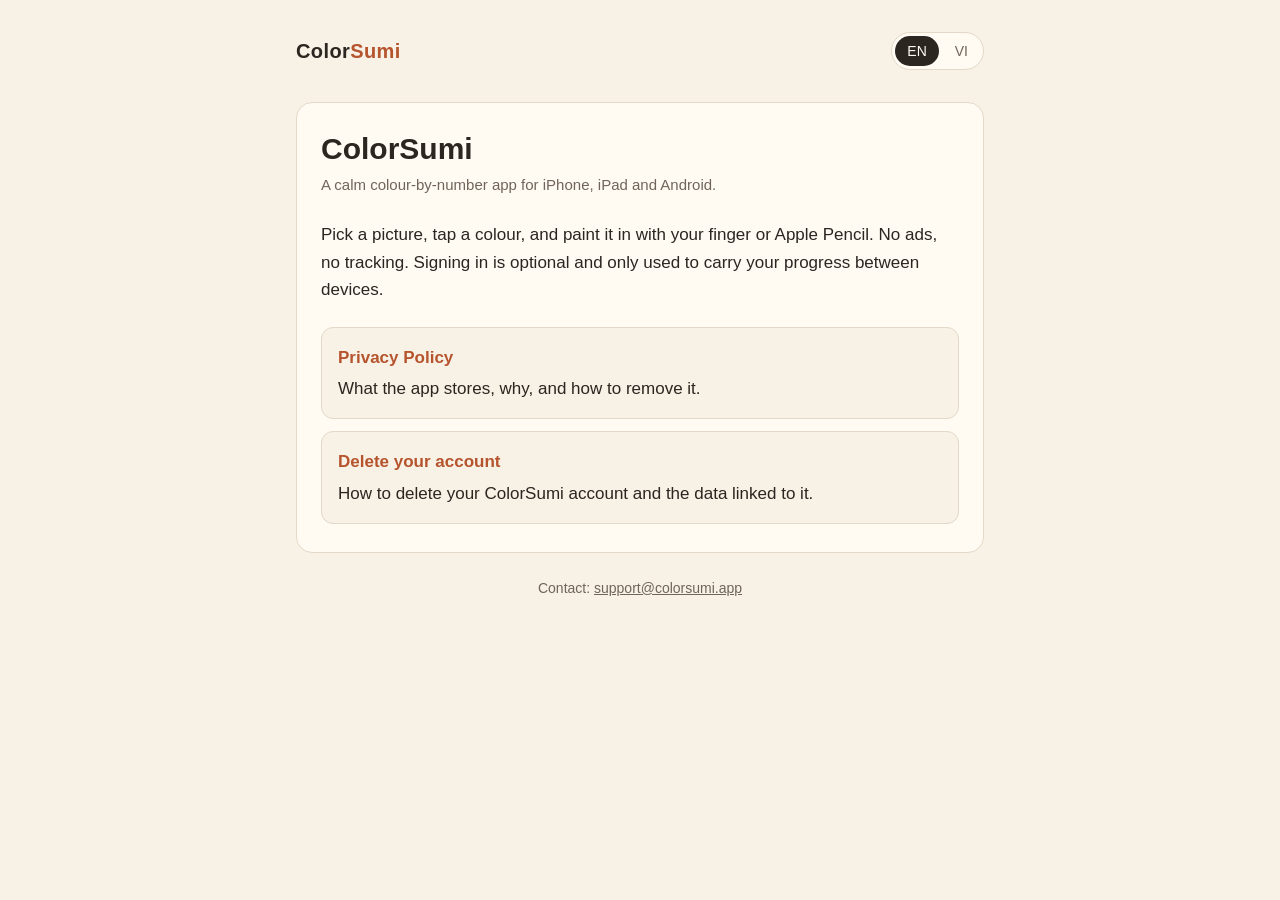
==== index.html @ 61d95fe1 "ColorSumi site: privacy policy and account deletion pages (EN/VI)" ====
<!doctype html>
<html lang="en">
<head>
<meta charset="utf-8">
<meta name="viewport" content="width=device-width, initial-scale=1">
<title>ColorSumi</title>
<meta name="description" content="ColorSumi, a colour-by-number app. Privacy policy and account deletion.">
<link rel="stylesheet" href="style.css">
<script src="lang.js" defer></script>
</head>
<body>
<div class="wrap">
  <header>
    <a class="brand" href="./">Color<span>Sumi</span></a>
    <div class="lang" role="group" aria-label="Language">
      <button type="button" data-set="en" aria-pressed="true">EN</button>
      <button type="button" data-set="vi" aria-pressed="false">VI</button>
    </div>
  </header>

  <main>
    <section data-lang="en">
      <h1>ColorSumi</h1>
      <p class="meta">A calm colour-by-number app for iPhone, iPad and Android.</p>
      <p>Pick a picture, tap a colour, and paint it in with your finger or Apple Pencil. No ads, no tracking. Signing in is optional and only used to carry your progress between devices.</p>
      <div class="cards">
        <a class="card" href="privacy/"><strong>Privacy Policy</strong>What the app stores, why, and how to remove it.</a>
        <a class="card" href="delete-account/"><strong>Delete your account</strong>How to delete your ColorSumi account and the data linked to it.</a>
      </div>
    </section>

    <section data-lang="vi" hidden>
      <h1>ColorSumi</h1>
      <p class="meta">Ứng dụng tô màu theo số nhẹ nhàng cho iPhone, iPad và Android.</p>
      <p>Chọn một bức tranh, chạm vào một màu rồi tô bằng tay hoặc Apple Pencil. Không quảng cáo, không theo dõi. Đăng nhập là tuỳ chọn và chỉ dùng để đồng bộ tiến độ giữa các thiết bị.</p>
      <div class="cards">
        <a class="card" href="privacy/"><strong>Chính sách quyền riêng tư</strong>Ứng dụng lưu gì, vì sao, và cách xoá.</a>
        <a class="card" href="delete-account/"><strong>Xoá tài khoản</strong>Cách xoá tài khoản ColorSumi và dữ liệu đi kèm.</a>
      </div>
    </section>
  </main>

  <footer>
    <span data-lang="en">Contact: <a href="mailto:support@colorsumi.app">support@colorsumi.app</a></span>
    <span data-lang="vi" hidden>Liên hệ: <a href="mailto:support@colorsumi.app">support@colorsumi.app</a></span>
  </footer>
</div>
</body>
</html>
---- style.css ----
:root {
  --bg: #f7f1e6;
  --paper: #fffaf2;
  --ink: #2b2620;
  --muted: #6f655a;
  --accent: #b5542d;
  --line: #e4d9c8;
}
* { box-sizing: border-box; }
html { -webkit-text-size-adjust: 100%; }
body {
  margin: 0;
  background: var(--bg);
  color: var(--ink);
  font: 17px/1.6 -apple-system, BlinkMacSystemFont, "Segoe UI", Roboto, "Helvetica Neue", Arial, sans-serif;
}
.wrap { max-width: 720px; margin: 0 auto; padding: 32px 16px 64px; }
header { display: flex; align-items: center; justify-content: space-between; gap: 16px; margin-bottom: 32px; }
header a.brand { color: var(--ink); text-decoration: none; font-weight: 700; font-size: 20px; letter-spacing: 0.02em; }
header a.brand span { color: var(--accent); }
.lang { display: flex; gap: 4px; border: 1px solid var(--line); border-radius: 999px; padding: 3px; background: var(--paper); }
.lang button {
  border: 0; background: transparent; color: var(--muted); font: inherit; font-size: 14px;
  padding: 4px 12px; border-radius: 999px; cursor: pointer;
}
.lang button[aria-pressed="true"] { background: var(--ink); color: var(--paper); }
main { background: var(--paper); border: 1px solid var(--line); border-radius: 16px; padding: 28px 24px; }
h1 { font-size: 30px; line-height: 1.2; margin: 0 0 6px; }
h2 { font-size: 20px; margin: 32px 0 8px; }
p, li { margin: 0 0 12px; }
ul { padding-left: 22px; }
.meta { color: var(--muted); font-size: 15px; margin-bottom: 24px; }
a { color: var(--accent); }
code { background: var(--bg); padding: 1px 6px; border-radius: 6px; font-size: 0.92em; }
.note { border-left: 3px solid var(--accent); padding: 8px 14px; background: var(--bg); border-radius: 0 10px 10px 0; }
footer { color: var(--muted); font-size: 14px; margin-top: 24px; text-align: center; }
footer a { color: var(--muted); }
.cards { display: grid; gap: 12px; margin-top: 24px; }
.card { display: block; border: 1px solid var(--line); border-radius: 12px; padding: 16px; text-decoration: none; color: var(--ink); background: var(--bg); }
.card strong { display: block; margin-bottom: 4px; color: var(--accent); }
[hidden] { display: none !important; }
@media (max-width: 480px) { h1 { font-size: 26px; } main { padding: 22px 16px; } }
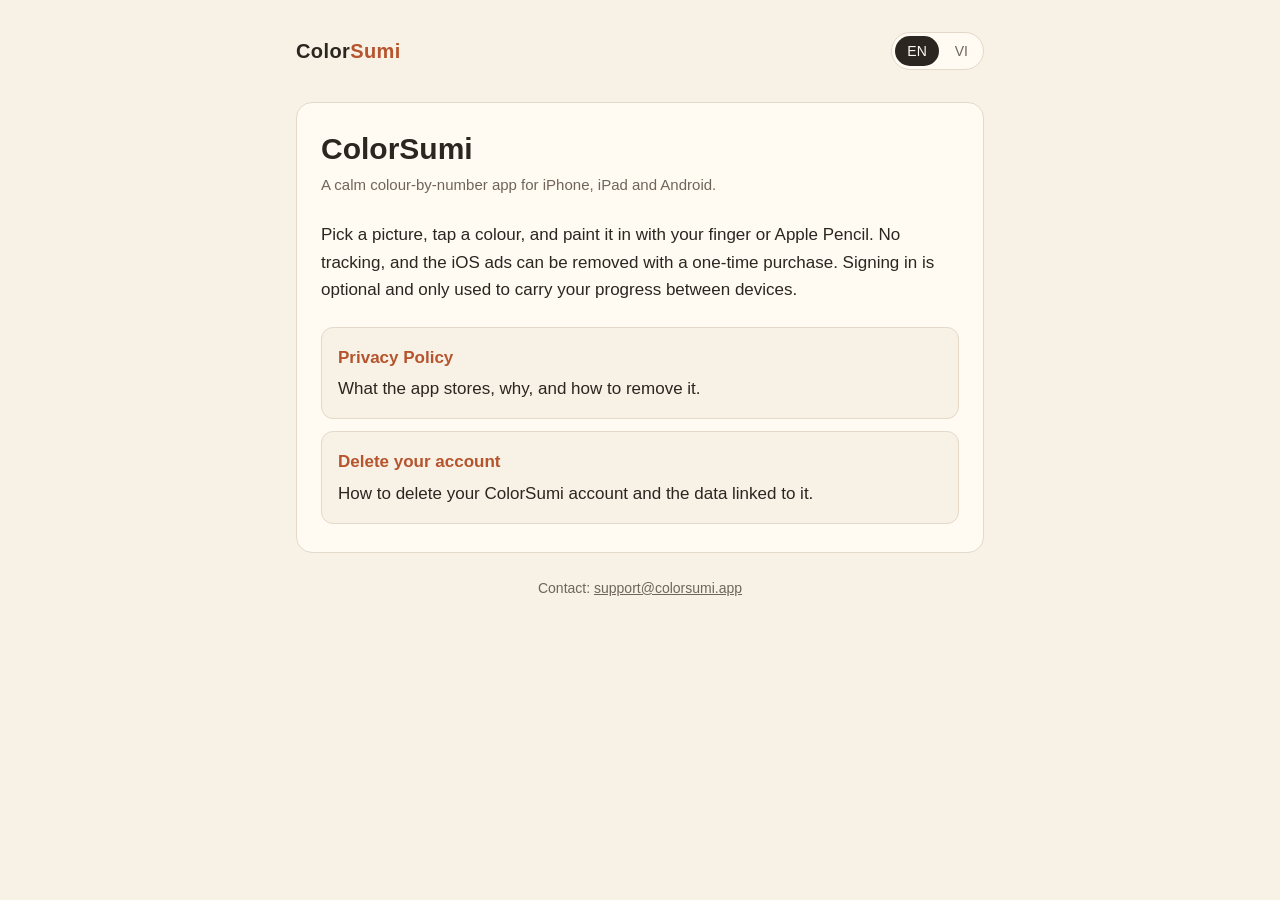
==== commit 89fdf4ab: "Privacy policy: AdMob ads and the Remove ads purchase in the iOS app The iOS and iPadOS app now show" ====
--- a/index.html
+++ b/index.html
@@ -5,6 +5,7 @@
 <meta name="viewport" content="width=device-width, initial-scale=1">
 <title>ColorSumi</title>
 <meta name="description" content="ColorSumi, a colour-by-number app. Privacy policy and account deletion.">
+<meta name="google-site-verification" content="7u5xFEbKFNomokhnvDZz5G1jkr7SSaVrBd0qviVsSNw">
 <link rel="stylesheet" href="style.css">
 <script src="lang.js" defer></script>
 </head>
@@ -22,7 +23,7 @@
     <section data-lang="en">
       <h1>ColorSumi</h1>
       <p class="meta">A calm colour-by-number app for iPhone, iPad and Android.</p>
-      <p>Pick a picture, tap a colour, and paint it in with your finger or Apple Pencil. No ads, no tracking. Signing in is optional and only used to carry your progress between devices.</p>
+      <p>Pick a picture, tap a colour, and paint it in with your finger or Apple Pencil. No tracking, and the iOS ads can be removed with a one-time purchase. Signing in is optional and only used to carry your progress between devices.</p>
       <div class="cards">
         <a class="card" href="privacy/"><strong>Privacy Policy</strong>What the app stores, why, and how to remove it.</a>
         <a class="card" href="delete-account/"><strong>Delete your account</strong>How to delete your ColorSumi account and the data linked to it.</a>
@@ -32,7 +33,7 @@
     <section data-lang="vi" hidden>
       <h1>ColorSumi</h1>
       <p class="meta">Ứng dụng tô màu theo số nhẹ nhàng cho iPhone, iPad và Android.</p>
-      <p>Chọn một bức tranh, chạm vào một màu rồi tô bằng tay hoặc Apple Pencil. Không quảng cáo, không theo dõi. Đăng nhập là tuỳ chọn và chỉ dùng để đồng bộ tiến độ giữa các thiết bị.</p>
+      <p>Chọn một bức tranh, chạm vào một màu rồi tô bằng tay hoặc Apple Pencil. Không theo dõi, và quảng cáo trên bản iOS có thể tắt bằng một lần mua. Đăng nhập là tuỳ chọn và chỉ dùng để đồng bộ tiến độ giữa các thiết bị.</p>
       <div class="cards">
         <a class="card" href="privacy/"><strong>Chính sách quyền riêng tư</strong>Ứng dụng lưu gì, vì sao, và cách xoá.</a>
         <a class="card" href="delete-account/"><strong>Xoá tài khoản</strong>Cách xoá tài khoản ColorSumi và dữ liệu đi kèm.</a>
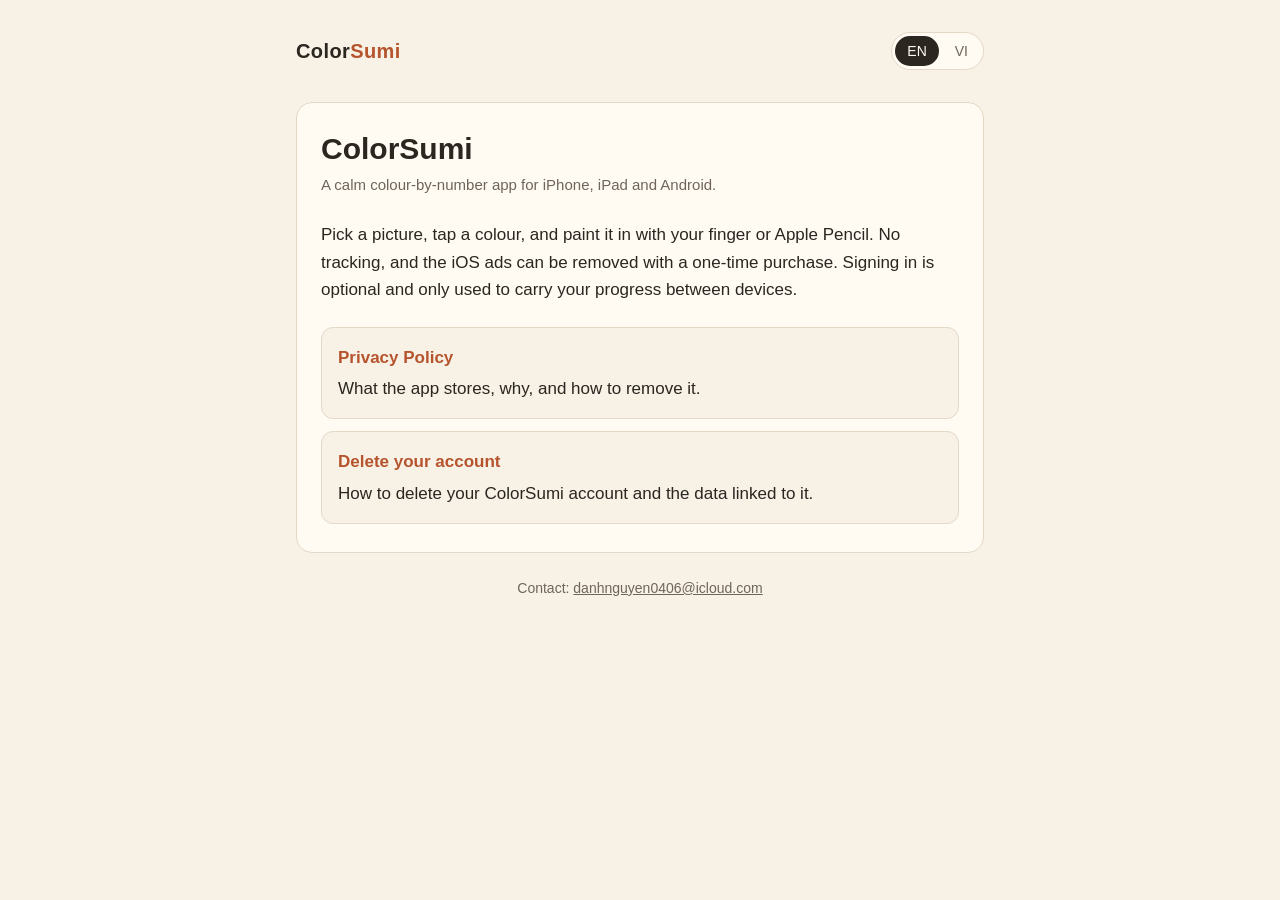
==== commit 4114e530: "Site: real support email instead of the placeholder" ====
--- a/index.html
+++ b/index.html
@@ -42,8 +42,8 @@
   </main>
 
   <footer>
-    <span data-lang="en">Contact: <a href="mailto:support@colorsumi.app">support@colorsumi.app</a></span>
-    <span data-lang="vi" hidden>Liên hệ: <a href="mailto:support@colorsumi.app">support@colorsumi.app</a></span>
+    <span data-lang="en">Contact: <a href="mailto:danhnguyen0406@icloud.com">danhnguyen0406@icloud.com</a></span>
+    <span data-lang="vi" hidden>Liên hệ: <a href="mailto:danhnguyen0406@icloud.com">danhnguyen0406@icloud.com</a></span>
   </footer>
 </div>
 </body>
